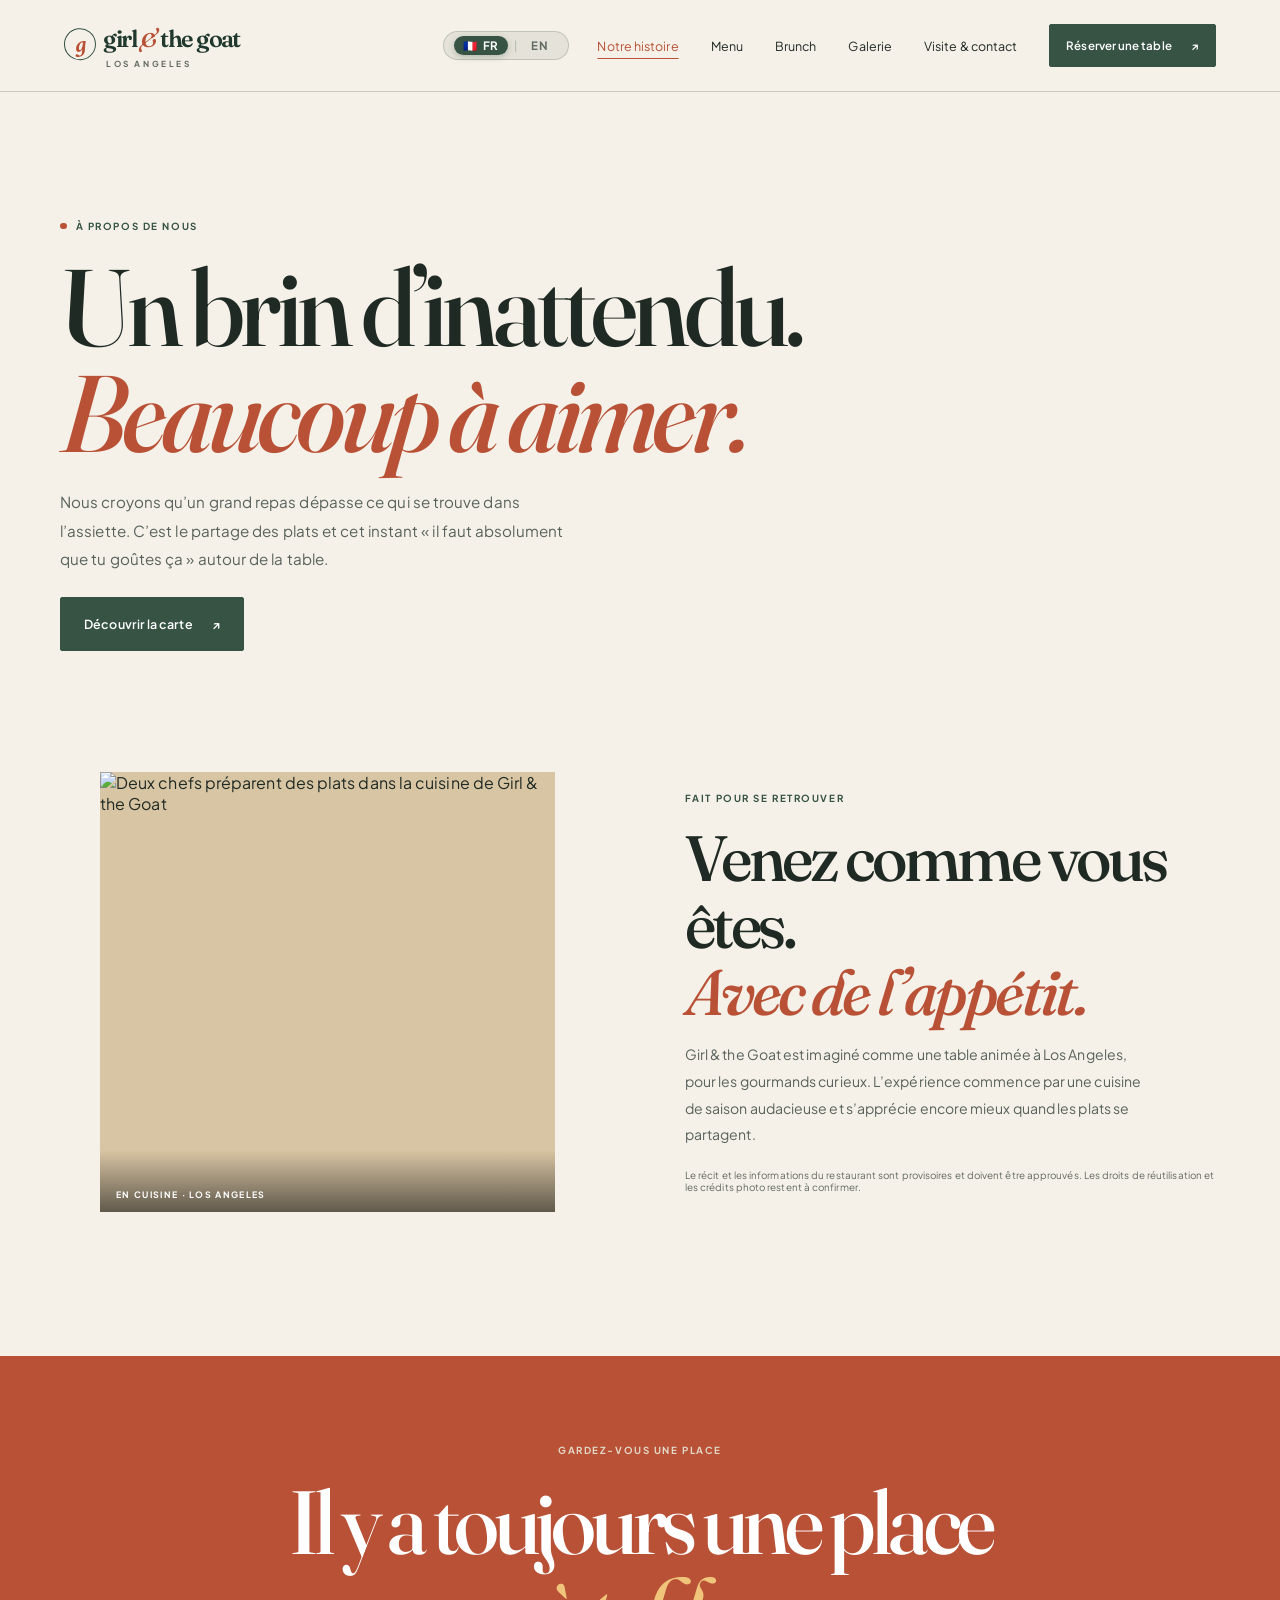
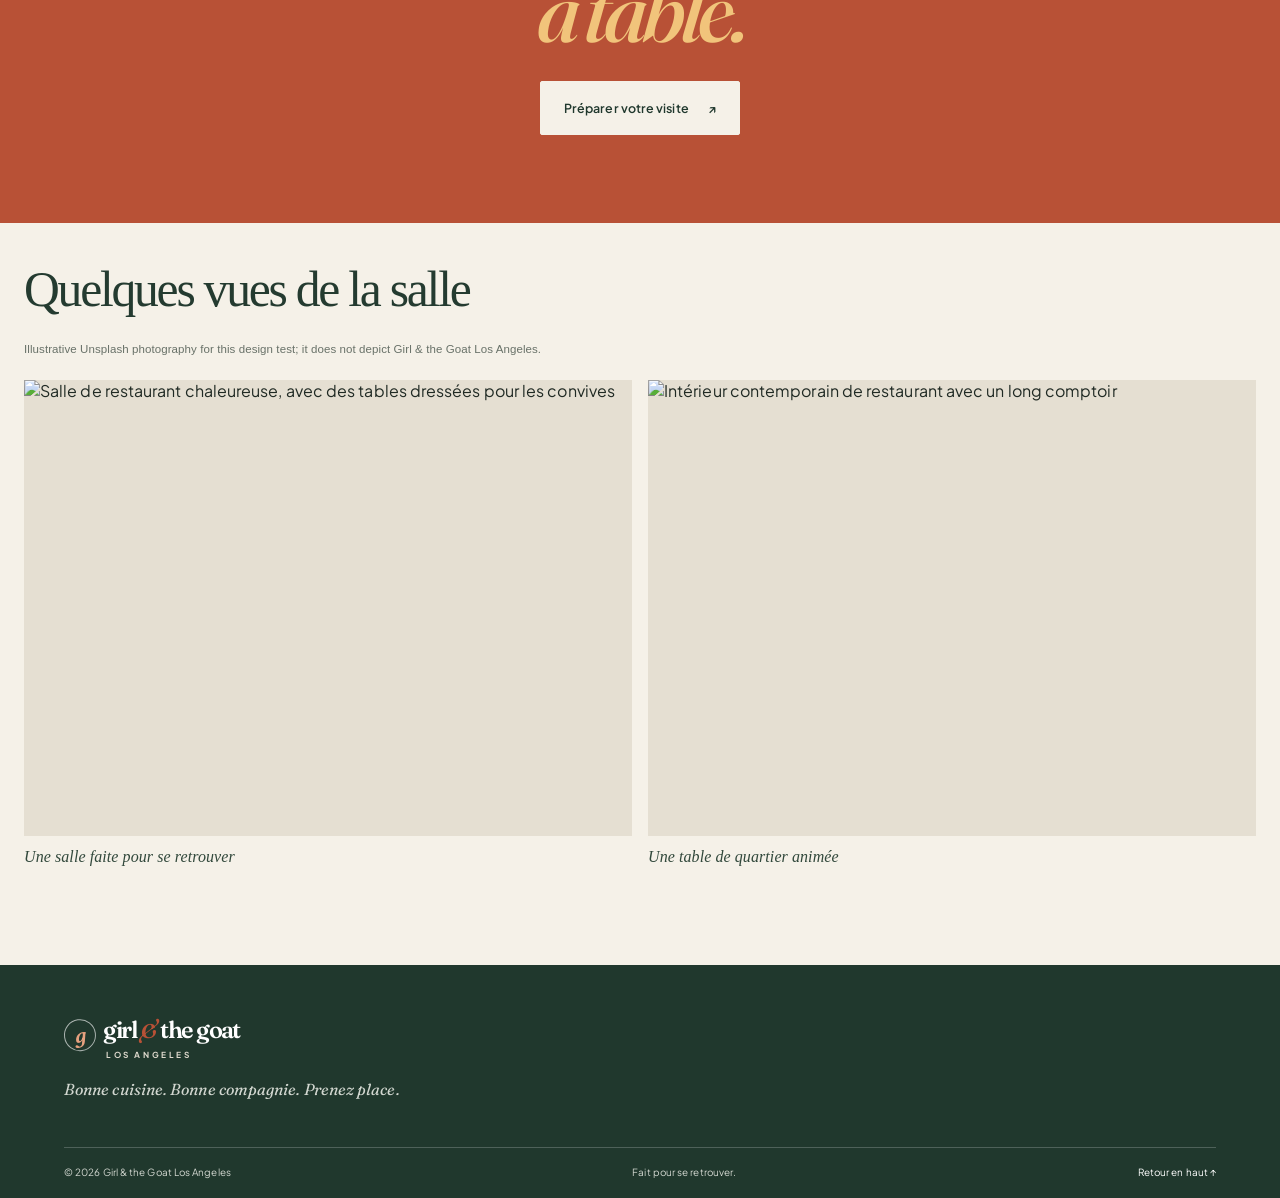
==== about.html @ cce69fd4 "Publier le site" ====
<!doctype html>
<html lang="fr">
<head>
  <meta charset="utf-8"><meta name="viewport" content="width=device-width, initial-scale=1">
  <meta name="theme-color" content="#f4f0e9"><meta name="description" content="Découvrez Girl & the Goat Los Angeles, une adresse pour les curieux et les grandes tablées.">
  <title>Notre histoire — Girl &amp; the Goat Los Angeles</title><link rel="stylesheet" href="styles.css"><script src="app.js" defer></script>
</head>
<body class="inner-page">
  <a class="skip-link" href="#main">Aller au contenu</a>
  <header class="site-header" id="top"><a class="wordmark" href="index.html" aria-label="Accueil Girl & the Goat"><span class="wordmark__main">girl <i>&amp;</i> the goat</span><span class="wordmark__location">LOS ANGELES</span></a><div class="site-header__right"><div class="lang-switcher" role="group" aria-label="Choix de la langue / Language selection"><button type="button" class="lang-pill is-active" data-lang="fr" aria-pressed="true" aria-label="Afficher le site en français"><span aria-hidden="true">🇫🇷</span> FR</button><span class="lang-switcher__divider" aria-hidden="true">|</span><button type="button" class="lang-pill" data-lang="en" aria-pressed="false" aria-label="Switch site to English">EN</button></div><nav class="primary-navigation" id="primary-navigation" aria-label="Navigation principale"><a href="about.html" aria-current="page">Notre histoire</a><a href="menu.html">Menu</a><a href="brunch.html">Brunch</a><a href="gallery.html">Galerie</a><a href="contact.html">Visite & contact</a><a class="button button--small" href="reservations.html">Réserver une table <span aria-hidden="true">↗</span></a></nav><button class="menu-toggle" type="button" aria-expanded="false" aria-controls="primary-navigation"><span class="menu-toggle__label">Menu</span><span class="menu-toggle__icon" aria-hidden="true"><i></i><i></i></span></button></div></header>
  <main id="main">
    <section class="page-hero section-wrap"><p class="eyebrow"><span class="eyebrow__dot"></span> À PROPOS DE NOUS</p><h1>Un brin d’inattendu.<br><em>Beaucoup à aimer.</em></h1><p>Nous croyons qu’un grand repas dépasse ce qui se trouve dans l’assiette. C’est le partage des plats et cet instant « il faut absolument que tu goûtes ça » autour de la table.</p><a class="button" href="menu.html">Découvrir la carte <span aria-hidden="true">↗</span></a></section>
    <section class="story-panel section-wrap"><figure class="story-art story-art--photo"><img src="https://cdn.prod.website-files.com/64542138e0be122910058cd2/6739334b1229ecc8454d47ed_Girl-Goat-Los-Angeles-04-compressed.avif" alt="Deux chefs préparent des plats dans la cuisine de Girl &amp; the Goat" loading="lazy"><figcaption>EN CUISINE · LOS ANGELES</figcaption></figure><div><p class="eyebrow">FAIT POUR SE RETROUVER</p><h2>Venez comme vous êtes.<br><em>Avec de l’appétit.</em></h2><p>Girl & the Goat est imaginé comme une table animée à Los Angeles, pour les gourmands curieux. L’expérience commence par une cuisine de saison audacieuse et s’apprécie encore mieux quand les plats se partagent.</p><p class="draft-note draft-note--dark">Le récit et les informations du restaurant sont provisoires et doivent être approuvés. Les droits de réutilisation et les crédits photo restent à confirmer.</p></div></section>
    <section class="page-callout"><p class="eyebrow eyebrow--light">GARDEZ-VOUS UNE PLACE</p><h2>Il y a toujours une place<br><em>à table.</em></h2><a class="button button--cream" href="reservations.html">Préparer votre visite <span aria-hidden="true">↗</span></a></section>
  </main>
  <footer class="site-footer"><a class="wordmark wordmark--footer" href="index.html" aria-label="Accueil Girl & the Goat"><span class="wordmark__main">girl <i>&amp;</i> the goat</span><span class="wordmark__location">LOS ANGELES</span></a><p>Bonne cuisine. Bonne compagnie. Prenez place.</p><div class="site-footer__bottom"><span>© <span id="current-year">2026</span> Girl &amp; the Goat Los Angeles</span><span>Fait pour se retrouver.</span><a href="#top">Retour en haut ↑</a></div></footer>
</body></html>
---- styles.css ----
@import url('https://fonts.googleapis.com/css2?family=Fraunces:ital,opsz,wght@0,9..144,400..700;1,9..144,400..700&family=Plus+Jakarta+Sans:ital,wght@0,400..700;1,400..700&display=swap');

:root {
  color-scheme: light;
  --cream: #f4f0e9;
  --paper: #fbf9f5;
  --ink: #232b25;
  --muted: #6d756e;
  --green: #31483b;
  --green-deep: #24372e;
  --orange: #bf6c42;
  --gold: #d7a45b;
  --line: rgba(35, 43, 37, 0.18);
  --serif: "Fraunces", "Iowan Old Style", "Palatino Linotype", "Book Antiqua", Georgia, serif;
  --sans: "Plus Jakarta Sans", "Avenir Next", Avenir, "Segoe UI", Arial, sans-serif;
  font-family: var(--sans);
  color: var(--ink);
  background: var(--cream);
  font-synthesis: none;
  text-rendering: optimizeLegibility;
}

* { box-sizing: border-box; }
html { scroll-behavior: smooth; scroll-padding-top: 6rem; }
body { margin: 0; min-width: 320px; }
body, button, a { -webkit-tap-highlight-color: transparent; }
a { color: inherit; }
button { font: inherit; }

.skip-link { position: fixed; z-index: 20; top: .75rem; left: .75rem; padding: .8rem 1rem; transform: translateY(-160%); background: var(--ink); color: white; }
.skip-link:focus { transform: translateY(0); }
.site-header { position: relative; z-index: 5; display: flex; align-items: center; justify-content: space-between; min-height: 92px; padding: 0 clamp(1.25rem, 5vw, 5.75rem); background: var(--cream); }
.site-header__right { display: flex; align-items: center; gap: clamp(0.85rem, 2.2vw, 2.6rem); }
.wordmark { display: inline-flex; flex-direction: column; gap: .15rem; text-decoration: none; color: var(--green-deep); }
.wordmark__main { font: 600 1.55rem/.95 var(--serif); letter-spacing: -.07em; }
.wordmark__main i { color: var(--orange); font-style: normal; }
.wordmark__location { padding-left: .18rem; font-size: .55rem; font-weight: 700; letter-spacing: .27em; }
.primary-navigation { display: flex; align-items: center; gap: clamp(1.1rem, 2.5vw, 2.6rem); }
.primary-navigation > a:not(.button) { font-size: .78rem; text-decoration: none; }
.primary-navigation > a:not(.button):hover, .text-link:hover { color: var(--orange); }

/* Hero top bar */
.hero__top-bar {
  display: flex;
  align-items: center;
  justify-content: space-between;
  gap: 1rem;
  margin-bottom: 1.35rem;
  flex-wrap: wrap;
}
.hero__top-bar .eyebrow { margin-bottom: 0; }
.menu-toggle { display: none; }
.button { display: inline-flex; align-items: center; justify-content: center; gap: 1.2rem; min-height: 54px; padding: 0 1.45rem; border: 1px solid var(--green); background: var(--green); color: white; font-size: .78rem; font-weight: 600; text-decoration: none; transition: background .2s ease, color .2s ease, transform .2s ease; }
.button:hover { background: var(--green-deep); transform: translateY(-2px); }
.button--small { min-height: 43px; padding-inline: 1rem; font-size: .72rem; }
.button--outline-light { border-color: rgba(255,255,255,.6); background: transparent; color: white; }
.button--outline-light:hover { background: white; color: var(--green-deep); }
.button--cream { border-color: var(--cream); background: var(--cream); color: var(--green-deep); }
.button--cream:hover { background: white; }
.text-link { display: inline-flex; align-items: center; gap: .7rem; color: var(--green); font-size: .78rem; font-weight: 600; text-decoration: none; transition: color .2s ease; }
.eyebrow { display: flex; align-items: center; gap: .55rem; margin: 0 0 1.35rem; color: var(--green); font-size: .61rem; font-weight: 700; letter-spacing: .19em; }
.eyebrow__dot { width: .43rem; height: .43rem; border-radius: 50%; background: var(--orange); }
.eyebrow--light { color: #e2d8c6; }
h1, h2, h3, p { margin-top: 0; }
h1, h2 { font-family: var(--serif); font-weight: 500; letter-spacing: -.055em; }
h1 em, h2 em { color: var(--orange); font-weight: 500; }
.section-wrap { width: min(1160px, calc(100% - 3rem)); margin-inline: auto; }

.hero { position: relative; display: grid; grid-template-columns: 1fr 1.03fr; align-items: center; min-height: min(690px, calc(100svh - 92px)); padding: 3.5rem clamp(1.5rem, 8.2vw, 8rem) 5.5rem; overflow: hidden; }
.hero__copy { position: relative; z-index: 2; max-width: 570px; }
.hero h1 { margin: 0; font-size: clamp(3.8rem, 7vw, 7.5rem); line-height: .98; }
.hero h1 em { color: var(--orange); }
.hero__intro { max-width: 380px; margin: 1.6rem 0 1.7rem; color: #4f5b52; font-size: .95rem; line-height: 1.8; }
.hero__actions { display: flex; align-items: center; gap: 1.7rem; flex-wrap: wrap; }
.hero__note { display: flex; align-items: center; gap: .75rem; margin-top: 3.6rem; color: var(--muted); font: italic .75rem/1.45 var(--serif); }
.hero__note-mark { color: var(--orange); font-size: 1.55rem; }
.hero-art { position: relative; width: min(100%, 590px); aspect-ratio: 1.06; justify-self: end; overflow: hidden; background: #ded6c4; isolation: isolate; }
.hero-art::before { position: absolute; inset: 8% 10% 0 16%; z-index: -1; border-radius: 48% 48% 0 0; background: linear-gradient(145deg, #72816b, #52664f 62%, #354b3e); content: ""; }
.hero-art::after { position: absolute; right: -5%; bottom: -17%; left: 2%; height: 42%; border-radius: 50% 50% 0 0; background: #b96240; content: ""; }
.hero-art__sun { position: absolute; top: 11%; right: 11%; width: 28%; aspect-ratio: 1; border-radius: 50%; background: #e6b967; }
.hero-art__plate { position: absolute; z-index: 1; top: 23%; left: 18%; display: grid; place-items: center; width: 62%; aspect-ratio: 1; border: 10px solid #f2e9d8; border-radius: 50%; background: #d5b98c; box-shadow: 0 12px 30px #1e302933; transform: rotate(-13deg); }
.hero-art__plate::before { position: absolute; inset: 11%; border: 1px solid #eee0c8; border-radius: 50%; content: ""; }
.hero-art__plate span { width: 55%; height: 38%; border-radius: 55% 38% 45% 35%; background: #a9432d; transform: rotate(22deg); box-shadow: 16px -12px 0 -4px #d98d4c, -13px 12px 0 -5px #73805a; }
.hero-art__plate i, .hero-art__plate b { position: absolute; width: 12%; height: 12%; border-radius: 50%; background: #e8d995; }
.hero-art__plate i { top: 23%; left: 27%; }.hero-art__plate b { right: 24%; bottom: 25%; width: 8%; height: 8%; background: #667c51; }
.hero-art__leaf { position: absolute; z-index: 2; width: 19%; height: 8%; border-radius: 100% 0 100% 0; background: #a6a875; }
.hero-art__leaf--one { top: 15%; left: 8%; transform: rotate(38deg); }.hero-art__leaf--two { right: 8%; bottom: 23%; background: #d7bd7a; transform: rotate(-38deg); }
.hero-art__caption { position: absolute; z-index: 2; right: 7%; bottom: 7%; color: white; font-size: .55rem; font-weight: 700; letter-spacing: .22em; }
.hero-art__stamp { position: absolute; z-index: 2; top: 7%; left: 6%; display: grid; place-content: center; width: 64px; aspect-ratio: 1; border: 1px solid var(--green); border-radius: 50%; color: var(--green); font: 600 1rem/.85 var(--serif); text-align: center; transform: rotate(-12deg); }
.hero-art__stamp span { font: 700 .5rem/1 var(--sans); letter-spacing: .2em; }
.hero__scroll { position: absolute; bottom: 1.55rem; left: clamp(1.5rem, 8.2vw, 8rem); display: flex; align-items: center; gap: .75rem; color: var(--muted); font-size: .54rem; font-weight: 700; letter-spacing: .18em; }
.hero__scroll span { width: 31px; height: 1px; background: var(--orange); }

.intro { padding-block: 7.5rem 8.5rem; }
.intro__body { display: grid; grid-template-columns: 1.2fr .8fr; align-items: end; gap: 4rem; }
.intro h2, .brunch h2, .visit h2 { margin: 0; font-size: clamp(2.8rem, 5.3vw, 5.2rem); line-height: 1.06; }
.intro__text { max-width: 390px; padding-bottom: .4rem; }
.intro__text p, .brunch__copy > p:not(.eyebrow) { color: #5b645d; font-size: .9rem; line-height: 1.85; }
.intro__text .text-link { margin-top: .9rem; }

.menu-feature { padding-block: 6.8rem 6rem; background: var(--green); color: white; }
.menu-feature__heading { display: flex; align-items: end; justify-content: space-between; gap: 2rem; }
.menu-feature h2, .reservation-band h2 { margin: 0; font-size: clamp(3rem, 5.5vw, 5.5rem); line-height: 1.02; }
.menu-feature h2 em, .reservation-band h2 em { color: #e6b46b; }
.menu-feature__description { max-width: 270px; margin: 0 1rem .35rem 0; color: #d1d9d1; font-size: .82rem; line-height: 1.8; }
.dish-grid { display: grid; grid-template-columns: repeat(3, 1fr); gap: clamp(1.2rem, 4vw, 3.8rem); margin: 4.5rem 0 3rem; }
.dish-card--offset { margin-top: 2.7rem; }
.dish-card__art { position: relative; display: grid; place-items: center; aspect-ratio: 1.08; margin-bottom: 1.5rem; overflow: hidden; background: #50654f; }
.dish-card__art::before { position: absolute; inset: 11%; border: 1px solid #eee1c780; border-radius: 50%; content: ""; }
.dish-card__art span { width: 43%; aspect-ratio: 1; border-radius: 50%; background: #ca6844; box-shadow: 30px 18px 0 -8px #e2ae64, -25px -18px 0 -7px #88976c; }
.dish-card__art i { position: absolute; width: 24%; height: 7%; border-radius: 100% 0; background: #d9d39c; transform: rotate(-33deg); }
.dish-card__art--tomato { background: #a4936e; }.dish-card__art--grain { background: #d0ae7a; }.dish-card__art--grain span { background: #8e553e; box-shadow: 27px 20px 0 -7px #e1cb9c, -25px -17px 0 -8px #607450; }.dish-card__art--citrus { background: #63755b; }.dish-card__art--citrus span { background: #e4b95e; box-shadow: 28px 13px 0 -9px #cf6941, -24px -19px 0 -8px #d9d296; }
.dish-card__type { margin: 0 0 .6rem; color: #d8c99e; font-size: .56rem; font-weight: 700; letter-spacing: .18em; }
.dish-card h3 { margin: 0 0 .45rem; font: 500 1.45rem/1.2 var(--serif); }
.dish-card > p:last-child { margin: 0; color: #d2d8d1; font-size: .75rem; }
.draft-note { margin: 1.3rem 0 0; color: #d5d2c9; font-size: .62rem; }

.brunch { display: grid; grid-template-columns: 1fr 1fr; align-items: center; gap: clamp(3rem, 8vw, 8rem); padding-block: 8rem; }
.brunch__visual { position: relative; min-height: 390px; overflow: hidden; background: #e6d7bb; }
.brunch__visual::before { position: absolute; inset: 10% 13% 0; border-radius: 50% 50% 0 0; background: #73816a; content: ""; }
.brunch__plate { position: absolute; top: 16%; left: 18%; display: grid; place-items: center; width: 64%; aspect-ratio: 1; border: 10px solid #f6eee0; border-radius: 50%; background: #c7a67a; box-shadow: 0 14px 30px #37433533; transform: rotate(10deg); }
.brunch__plate::before { position: absolute; inset: 10%; border: 1px solid #fff4df; border-radius: 50%; content: ""; }
.brunch__plate span { width: 50%; height: 33%; border-radius: 50%; background: #cc6844; box-shadow: 20px -12px 0 -5px #dfb65f, -14px 14px 0 -6px #697d50; }
.brunch__plate i { position: absolute; top: 24%; right: 27%; width: 11%; aspect-ratio: 1; border-radius: 50%; background: #f0d99a; }
.brunch__plate b { position: absolute; bottom: 26%; left: 27%; width: 9%; aspect-ratio: 1; border-radius: 50%; background: #87946a; }
.brunch__scribble { position: absolute; right: 7%; bottom: 8%; color: var(--green-deep); font: italic 1.3rem/1.05 var(--serif); transform: rotate(-9deg); }
.brunch__copy h2 { margin-bottom: 1.2rem; }.brunch__copy > p:not(.eyebrow) { max-width: 390px; margin-bottom: 1.5rem; }
.brunch__details { display: flex; gap: 1rem; margin: 0 0 1.8rem; color: var(--green); font-size: .57rem; font-weight: 700; letter-spacing: .15em; }
.brunch__details span + span { padding-left: 1rem; border-left: 1px solid var(--line); }

.reservation-band { position: relative; display: grid; place-items: center; min-height: 560px; overflow: hidden; background: var(--orange); color: white; text-align: center; }
.reservation-band__inner { position: relative; z-index: 1; max-width: 560px; padding: 5rem 1.5rem; }
.reservation-band .eyebrow { justify-content: center; }.reservation-band h2 { font-size: clamp(4rem, 8vw, 7rem); }
.reservation-band__inner > p:not(.eyebrow) { margin: 1.2rem auto 1.7rem; color: #f7e7d9; font-size: .85rem; }
.reservation-band small { display: block; margin-top: .85rem; color: #f6e1d2; font-size: .6rem; }
.reservation-band__decoration { position: absolute; right: -4%; bottom: -40%; color: #ffffff0c; font: 700 34rem/.8 var(--serif); letter-spacing: -.12em; }

.visit { display: grid; grid-template-columns: 1fr 1fr; gap: 5rem; padding-block: 8rem; }
.visit__info { display: grid; grid-template-columns: 1fr 1fr; gap: 2.4rem 2rem; align-content: end; }
.visit__info > div:nth-child(3) { grid-column: 1 / -1; }
.visit__label { margin-bottom: .6rem; color: var(--orange); font-size: .56rem; font-weight: 700; letter-spacing: .18em; }
.visit__info p:not(.visit__label) { margin-bottom: 0; font: 500 1.2rem/1.4 var(--serif); }
.visit__info p span { color: var(--muted); font: 400 .7rem/1.5 var(--sans); }
.visit__info p a { text-decoration-color: var(--orange); text-underline-offset: 3px; }
.contact-strip { border-top: 1px solid var(--line); border-bottom: 1px solid var(--line); }
.contact-strip__inner { display: flex; align-items: center; justify-content: space-between; gap: 1rem; min-height: 100px; }
.contact-strip__inner > p:first-child { margin: 0; font: 500 1.25rem var(--serif); }
.contact-strip .draft-note { margin: 0; color: var(--muted); }
.site-footer { padding: 3rem clamp(1.5rem, 5vw, 5.75rem) 1.25rem; background: var(--green-deep); color: white; }
.wordmark--footer { color: white; }.site-footer > p { margin: 1.2rem 0 3rem; color: #d2d7d0; font: italic 1rem var(--serif); }
.site-footer__bottom { display: flex; justify-content: space-between; gap: 1rem; padding-top: 1.1rem; border-top: 1px solid #ffffff35; color: #d2d7d0; font-size: .62rem; }
.site-footer__bottom a { color: white; text-decoration: none; }

:focus-visible { outline: 3px solid #d7804c; outline-offset: 4px; }

@media (max-width: 850px) {
  .site-header { min-height: 78px; }
  .menu-toggle { display: inline-flex; align-items: center; gap: .65rem; padding: .6rem 0 .6rem .6rem; border: 0; background: transparent; color: var(--green-deep); font-size: .74rem; font-weight: 600; cursor: pointer; }
  .menu-toggle__icon { display: grid; gap: 5px; width: 20px; }.menu-toggle__icon i { display: block; width: 20px; height: 1px; background: currentColor; transition: transform .2s ease; }
  .menu-toggle[aria-expanded="true"] .menu-toggle__icon i:first-child { transform: translateY(3px) rotate(45deg); }.menu-toggle[aria-expanded="true"] .menu-toggle__icon i:last-child { transform: translateY(-3px) rotate(-45deg); }
  .primary-navigation { position: absolute; top: 100%; right: 0; left: 0; display: none; align-items: stretch; gap: 0; padding: .5rem 1.5rem 1.5rem; border-top: 1px solid var(--line); background: var(--cream); box-shadow: 0 15px 18px #24372e12; }
  .primary-navigation.is-open { display: flex; flex-direction: column; }
  .primary-navigation > a:not(.button) { padding: .9rem 0; border-bottom: 1px solid var(--line); }
  .primary-navigation .button { margin-top: 1rem; }
  .hero { min-height: unset; grid-template-columns: 1fr 1fr; gap: 1rem; padding-inline: 5vw; }
  .hero h1 { font-size: clamp(3.5rem, 8vw, 6rem); }.hero-art { width: 110%; margin-right: -9%; }
  .intro__body { gap: 2rem; }.brunch { gap: 3rem; }.brunch__visual { min-height: 320px; }
}

@media (max-width: 620px) {
  .section-wrap { width: min(100% - 2.5rem, 470px); }
  .hero { grid-template-columns: 1fr; gap: 2.3rem; padding: 3.6rem 1.25rem 4rem; }
  .hero h1 { font-size: clamp(3.7rem, 15vw, 5.6rem); }.hero__intro { max-width: 330px; font-size: .87rem; }.hero__note { display: none; }
  .hero-art { width: min(100%, 440px); justify-self: center; margin: 0; }.hero__scroll { display: none; }
  .intro { padding-block: 5rem; }.intro__body { grid-template-columns: 1fr; gap: 1.4rem; }.intro h2, .brunch h2, .visit h2 { font-size: clamp(2.8rem, 12vw, 4rem); }
  .menu-feature { padding-block: 5rem; }.menu-feature__heading { align-items: start; flex-direction: column; gap: 1rem; }.menu-feature__description { margin: 0; }.dish-grid { grid-template-columns: 1fr; gap: 2.5rem; margin: 3rem 0; }.dish-card--offset { margin-top: 0; }.dish-card__art { aspect-ratio: 1.25; }
  .brunch { grid-template-columns: 1fr; gap: 2.6rem; padding-block: 5rem; }.brunch__visual { min-height: min(90vw, 410px); }.brunch__copy { grid-row: 1; }
  .reservation-band { min-height: 500px; }.reservation-band__inner { padding-inline: 1.25rem; }.reservation-band__decoration { font-size: 21rem; }
  .visit { grid-template-columns: 1fr; gap: 2.5rem; padding-block: 5rem; }.visit__info { gap: 1.8rem 1rem; }.visit__info p:not(.visit__label) { font-size: 1.05rem; }
  .contact-strip__inner { align-items: flex-start; flex-direction: column; justify-content: center; padding-block: 1.4rem; }.contact-strip__inner > p:first-child { font-size: 1.1rem; }
  .site-footer { padding-top: 2.4rem; }.site-footer > p { margin-bottom: 2rem; }.site-footer__bottom { display: grid; grid-template-columns: 1fr auto; }.site-footer__bottom span:nth-child(2) { display: none; }
}

@media (prefers-reduced-motion: reduce) {
  *, *::before, *::after { scroll-behavior: auto !important; transition-duration: .01ms !important; animation-duration: .01ms !important; animation-iteration-count: 1 !important; }
}

/* Task 08: public inner pages share the same visual system and navigation. */
.inner-page .site-header { border-bottom: 1px solid var(--line); }
.primary-navigation > a[aria-current="page"]:not(.button) { color: var(--orange); text-decoration: underline; text-underline-offset: .45rem; }
.page-hero { width: min(1160px, calc(100% - 3rem)); margin-inline: auto; padding-block: clamp(5rem, 10vw, 9rem) clamp(3.5rem, 7vw, 6rem); }
.page-hero h1, .brunch-page h1 { max-width: 850px; margin: 0 0 1.35rem; font-size: clamp(3.8rem, 8.5vw, 7.7rem); line-height: .98; }
.page-hero > p:not(.eyebrow):not(.draft-note), .brunch-page > div > p:not(.eyebrow):not(.draft-note) { max-width: 520px; margin-bottom: 1.5rem; color: #59635b; font-size: .95rem; line-height: 1.85; }
.page-hero--green { width: 100%; padding: clamp(5rem, 9vw, 8rem) max(calc((100% - 1160px) / 2), 1.5rem); background: var(--green); color: white; }
.page-hero--green > p:not(.eyebrow):not(.draft-note) { color: #dbe0d8; }
.page-hero--center { text-align: center; }
.page-hero--center .eyebrow { justify-content: center; }
.page-hero--center > p:not(.eyebrow):not(.draft-note) { margin-inline: auto; }
.draft-note--dark { color: var(--muted); }
.story-panel { display: grid; grid-template-columns: 1fr 1fr; align-items: center; gap: clamp(2rem, 7vw, 7rem); padding-block: 1rem 8rem; }
.story-panel h2, .menu-page h2 { margin: 0 0 1rem; font: 500 clamp(2.5rem, 5vw, 4.8rem)/1.04 var(--serif); letter-spacing: -.055em; }
.story-panel > div:last-child > p:not(.eyebrow):not(.draft-note) { max-width: 460px; color: #59635b; font-size: .88rem; line-height: 1.9; }
.story-art { position: relative; display: grid; place-items: end start; min-height: 440px; padding: 2rem; overflow: hidden; background: #d8c5a3; }
.story-art::before { position: absolute; inset: 12% 14% 0; border-radius: 48% 48% 0 0; background: #6d7b60; content: ""; }
.story-art::after { position: absolute; top: 25%; left: 21%; width: 58%; aspect-ratio: 1; border: 12px solid #f5eddf; border-radius: 50%; background: #c18c59; content: ""; }
.story-art span { position: relative; z-index: 1; color: white; font-size: .6rem; font-weight: 700; letter-spacing: .2em; line-height: 1.6; }
.page-callout { display: grid; justify-items: center; padding: 5.5rem 1.5rem; background: var(--orange); color: white; text-align: center; }
.page-callout .eyebrow { justify-content: center; }.page-callout h2 { margin: 0 0 1.7rem; font: 500 clamp(3.4rem, 7vw, 6.5rem)/.98 var(--serif); letter-spacing: -.055em; }.page-callout h2 em { color: #f1c47b; }
.menu-page { padding-block: 5rem 8rem; }.menu-page__intro { margin-bottom: 3rem; }
.menu-category { display: grid; grid-template-columns: 1fr 1fr; align-items: center; gap: 2rem; padding-block: 2rem; border-top: 1px solid var(--line); }
.menu-category h3 { margin: 0; font: 500 clamp(1.9rem, 3.5vw, 3rem)/1.05 var(--serif); }
.menu-category > p { margin: 0; color: var(--green-deep); font: 500 1.1rem/1.6 var(--serif); }.menu-category > p span { color: var(--muted); font: .72rem/1.7 var(--sans); }
.menu-disclaimer { max-width: 680px; margin: 2rem 0; color: var(--muted); font-size: .72rem; line-height: 1.8; }
.brunch-page { display: grid; grid-template-columns: 1fr 1fr; align-items: center; gap: clamp(2rem, 8vw, 8rem); padding-block: clamp(4rem, 9vw, 8rem); }
.brunch-page__visual { position: relative; min-height: 480px; overflow: hidden; background: #e6d7bb; }.brunch-page__visual::before { position: absolute; inset: 10% 13% 0; border-radius: 50% 50% 0 0; background: #73816a; content: ""; }
.brunch-page__visual .brunch__plate { top: 15%; }.brunch-page .brunch__details { flex-wrap: wrap; line-height: 1.6; }
.reservation-card { width: min(100%, 560px); margin: 3rem auto 0; padding: clamp(1.5rem, 5vw, 3rem); background: var(--paper); text-align: left; }.reservation-card h2 { margin: 0 0 .8rem; font: 500 2rem var(--serif); }.reservation-card > p:not(.eyebrow):not(.draft-note) { color: #59635b; font-size: .82rem; line-height: 1.8; }
.button--disabled { border-color: #8d948e; background: #8d948e; cursor: not-allowed; }
.gallery-grid { display: grid; grid-template-columns: 1fr 1fr; gap: 2rem; padding-bottom: 8rem; }
.gallery-tile { margin: 0; }.gallery-tile--two, .gallery-tile--four { margin-top: 4rem; }.gallery-tile figcaption { padding-top: .8rem; color: var(--green-deep); font: italic 1.1rem var(--serif); }
.gallery-art { position: relative; min-height: 300px; overflow: hidden; background: #d2bb91; }.gallery-art::before { position: absolute; top: 15%; left: 20%; width: 60%; aspect-ratio: 1; border: 10px solid #f4ead9; border-radius: 50%; background: #be704c; content: ""; }
.gallery-art--room { background: #63735c; }.gallery-art--room::before { top: 20%; left: 15%; width: 70%; height: 80%; border: 0; border-radius: 50% 50% 0 0; background: #b9a078; }
.gallery-art--drink { background: #e2cfaa; }.gallery-art--drink::before { top: 15%; left: 37%; width: 26%; height: 65%; aspect-ratio: unset; border: 2px solid #f5eddf; border-radius: 8% 8% 30% 30%; background: linear-gradient(#d5a45c 45%, #bc6842 46%); }
.gallery-art--gathering { background: #a85f43; }.gallery-art--gathering::before { top: 20%; left: 17%; width: 66%; border-color: #e8d7b7; background: #73816a; box-shadow: 0 0 0 24px #a85f43, 0 0 0 25px #e8d7b7; }
.visit-page { display: grid; grid-template-columns: 1.05fr .95fr; align-items: center; gap: clamp(2rem, 7vw, 7rem); padding-bottom: 8rem; }
.visit-map-placeholder { display: grid; place-items: center; min-height: 450px; background: repeating-linear-gradient(35deg, #e7e0d3 0 25px, #d8dfd2 26px 48px); color: var(--green-deep); text-align: center; }
.visit-map-placeholder span { padding: 1.3rem; border: 1px solid #31483b66; background: #f4f0e9dd; font: 600 .7rem/1.8 var(--sans); letter-spacing: .2em; }.visit-map-placeholder small { font-size: .52rem; }
.visit-page__details > div { margin-bottom: 2rem; }.visit-page__details p:not(.visit__label) { margin: 0; font: 500 1.2rem/1.5 var(--serif); }.visit-page__details span { color: var(--muted); font: .72rem/1.6 var(--sans); }
.service-notice { margin-bottom: 5rem; padding-block: 2.5rem; border-top: 1px solid var(--line); }
.service-notice h2 { max-width: 650px; margin: 0 0 .8rem; font: 500 clamp(1.8rem, 4vw, 3rem)/1.1 var(--serif); letter-spacing: -.04em; }
.service-notice > p:last-child { max-width: 650px; margin: 0; color: var(--muted); font-size: .78rem; line-height: 1.8; }

/* Real restaurant photography, currently linked from the official site for design review. */
.hero-photo { position: relative; width: min(100%, 590px); aspect-ratio: 1.06; justify-self: end; margin: 0; overflow: hidden; background: #ded6c4; }
.hero-photo img { display: block; width: 100%; height: 100%; object-fit: cover; }
.hero-photo__caption { position: absolute; right: 0; bottom: 0; left: 0; display: flex; justify-content: space-between; gap: 1rem; padding: 2.6rem 1.2rem 1rem; background: linear-gradient(transparent, #1119); color: white; font-size: .57rem; font-weight: 700; letter-spacing: .16em; }
.hero-photo__caption span { white-space: nowrap; }

/* Visuel fixe du hero */
.hero-stage { position: relative; width: min(100%, 590px); aspect-ratio: 1.06; justify-self: end; margin: 0; overflow: hidden; border-radius: 3px; background: radial-gradient(circle at 50% 40%, #ded6c4 0%, #cfc5b0 100%); box-shadow: 0 16px 36px rgba(32, 42, 36, 0.08); isolation: isolate; }
.hero-stage__picture, .hero-stage__poster { display: block; width: 100%; height: 100%; object-fit: cover; object-position: center; transition: opacity .35s ease; }
.hero-stage__overlay { position: absolute; right: 0; bottom: 0; left: 0; z-index: 3; display: flex; align-items: flex-end; justify-content: space-between; gap: 1rem; padding: 2.5rem 1.25rem 1.15rem; background: linear-gradient(transparent 0%, rgba(22, 34, 27, 0.88) 75%); color: white; pointer-events: none; }
.hero-stage__caption { pointer-events: auto; max-width: 100%; }
.hero-stage__tag { display: block; margin-bottom: .25rem; font-size: .55rem; font-weight: 700; letter-spacing: .2em; color: #e8d7b7; }
.hero-stage__desc { margin: 0; font: italic .82rem/1.4 var(--serif); color: #f4efe6; text-shadow: 0 1px 3px rgba(0, 0, 0, 0.4); }
.sr-only { position: absolute; width: 1px; height: 1px; padding: 0; margin: -1px; overflow: hidden; clip: rect(0, 0, 0, 0); white-space: nowrap; border: 0; }

@media (max-width: 850px) {
  .hero-photo, .hero-stage { width: 110%; margin-right: -9%; }
}
@media (max-width: 620px) {
  .hero-photo, .hero-stage { width: min(100%, 440px); justify-self: center; margin: 0; }
  .hero-stage__overlay { flex-direction: column; align-items: flex-start; gap: .75rem; padding-top: 2rem; }
  .hero-stage__caption { max-width: 100%; }
}
.dish-card__art::before { display: none; }
.dish-card__art img { display: block; width: 100%; height: 100%; object-fit: cover; }
.brunch__visual--photo img { position: absolute; inset: 0; width: 100%; height: 100%; object-fit: cover; }
.brunch__visual--photo::before { display: none; }
.brunch__visual--photo .brunch__scribble { z-index: 1; padding: .35rem .5rem; background: #f4f0e9dd; }
.story-art--photo { display: block; padding: 0; }
.story-art--photo::before, .story-art--photo::after { display: none; }
.story-art--photo img { display: block; width: 100%; height: 100%; min-height: 440px; object-fit: cover; }
.story-art--photo figcaption, .brunch-page__visual--photo figcaption { position: absolute; right: 0; bottom: 0; left: 0; padding: 2.4rem 1rem .8rem; background: linear-gradient(transparent, #1119); color: white; font-size: .55rem; font-weight: 700; letter-spacing: .15em; }
.brunch-page__visual--photo { position: relative; }
.brunch-page__visual--photo::before { display: none; }
.brunch-page__visual--photo img { position: absolute; inset: 0; width: 100%; height: 100%; object-fit: cover; }
.gallery-art::before { display: none; }
.gallery-art img { display: block; width: 100%; height: 100%; min-height: inherit; object-fit: cover; }
@media (max-width: 850px) {
  .hero-photo { width: 110%; margin-right: -9%; }
}
@media (max-width: 620px) {
  .hero-photo { width: min(100%, 440px); justify-self: center; margin: 0; }
  .story-art--photo img { min-height: min(86vw, 390px); }
}

@media (max-width: 850px) {
  .story-panel, .brunch-page, .visit-page { gap: 2.5rem; }
  .story-art, .brunch-page__visual, .visit-map-placeholder { min-height: 340px; }
}
@media (max-width: 620px) {
  .page-hero { width: min(100% - 2.5rem, 470px); padding-block: 4.5rem 3.5rem; }
  .page-hero h1, .brunch-page h1 { font-size: clamp(3.35rem, 14vw, 5.2rem); }
  .page-hero--green { width: 100%; padding-inline: 1.25rem; }
  .story-panel, .brunch-page, .visit-page { grid-template-columns: 1fr; padding-bottom: 5rem; }
  .story-art, .brunch-page__visual, .visit-map-placeholder { min-height: min(86vw, 390px); }
  .menu-page { padding-block: 4rem 5rem; }.menu-category { grid-template-columns: 1fr; gap: .9rem; }
  .brunch-page__visual { grid-row: 2; }.gallery-grid { gap: 1.2rem; padding-bottom: 5rem; }.gallery-art { min-height: 180px; }.gallery-tile--two, .gallery-tile--four { margin-top: 2rem; }.gallery-tile figcaption { font-size: .95rem; }
}

/* Visual identity refinement — editorial, warm, and legible. */
:root { --cream:#f5f1e8; --paper:#fffdf8; --ink:#202a24; --muted:#626b63; --green:#365344; --green-deep:#20382d; --orange:#b85136; --gold:#c49a58; --line:rgba(32,42,36,.2); }
body { letter-spacing:.005em; }
.site-header { border-bottom:1px solid var(--line); }
.wordmark { position:relative; gap:.28rem; padding-left:2.45rem; }
.wordmark::before { position:absolute; top:50%; left:0; display:grid; place-items:center; width:1.9rem; aspect-ratio:1; border:1px solid var(--green); border-radius:50%; color:var(--orange); content:"g"; font:italic 600 1.3rem/.9 var(--serif); transform:translateY(-55%) rotate(-8deg); }
.wordmark__main { font-size:1.48rem; letter-spacing:-.065em; }
.wordmark__main i { display:inline-block; padding-inline:.035em; font:italic 500 1.08em var(--serif); }
.wordmark__location { color:var(--muted); font-size:.52rem; letter-spacing:.31em; }
.wordmark--footer::before { border-color:rgba(255,255,255,.62); color:#e6a17f; }
.wordmark--footer .wordmark__location { color:#ded9cd; }
h1, h2 { letter-spacing:-.045em; }
.eyebrow { letter-spacing:.16em; }
.button { border-radius:2px; }
.photo-strip__heading h2 { color:var(--green-deep); }
.photo-strip__note { color:var(--muted); }
.photo-card figcaption { color:var(--green-deep); }

/* ==========================================================================
   Bilingual Language Switcher (FR / EN) & Hero Top Bar
   ========================================================================== */
.lang-switcher {
  display: inline-flex;
  align-items: center;
  gap: 0.35rem;
  padding: 0.28rem 0.65rem;
  border-radius: 999px;
  background: rgba(49, 72, 59, 0.08);
  border: 1px solid rgba(49, 72, 59, 0.2);
  transition: all 0.25s ease;
  z-index: 10;
}
.lang-switcher:hover {
  background: rgba(49, 72, 59, 0.14);
  border-color: var(--green);
}
.lang-pill {
  border: none;
  background: transparent;
  padding: 0.22rem 0.55rem;
  border-radius: 999px;
  color: var(--muted);
  font-family: var(--sans);
  font-size: 0.72rem;
  font-weight: 700;
  letter-spacing: 0.08em;
  cursor: pointer;
  display: inline-flex;
  align-items: center;
  gap: 0.3rem;
  transition: all 0.2s ease;
  line-height: 1;
}
.lang-pill:hover {
  color: var(--green-deep);
}
.lang-pill.is-active {
  background: var(--green);
  color: #ffffff;
  box-shadow: 0 2px 6px rgba(36, 55, 46, 0.25);
}
.lang-switcher__divider {
  color: rgba(49, 72, 59, 0.3);
  font-size: 0.7rem;
  user-select: none;
}

/* Hero Quick Language Chip */
.hero-lang-chip {
  display: inline-flex;
  align-items: center;
  gap: 0.45rem;
  padding: 0.35rem 0.85rem;
  border-radius: 999px;
  border: 1px solid rgba(191, 108, 66, 0.35);
  background: rgba(255, 255, 255, 0.75);
  backdrop-filter: blur(8px);
  -webkit-backdrop-filter: blur(8px);
  color: var(--orange);
  font-family: var(--sans);
  font-size: 0.68rem;
  font-weight: 700;
  letter-spacing: 0.06em;
  cursor: pointer;
  transition: all 0.25s cubic-bezier(0.2, 0.8, 0.2, 1);
  box-shadow: 0 2px 8px rgba(191, 108, 66, 0.08);
}
.hero-lang-chip:hover {
  background: var(--orange);
  color: #ffffff;
  transform: translateY(-1px);
  box-shadow: 0 4px 12px rgba(191, 108, 66, 0.25);
}
.hero-lang-chip__globe {
  font-size: 0.82rem;
}
.hero-lang-chip__arrow {
  transition: transform 0.2s ease;
}
.hero-lang-chip:hover .hero-lang-chip__arrow {
  transform: translate(2px, -2px);
}

/* ==========================================================================
   Hero 3D Stage Viewport & Canvas
   ========================================================================== */
.hero-stage__viewport {
  position: absolute;
  inset: 0;
  z-index: 2;
  width: 100%;
  height: 100%;
  opacity: 0;
  transition: opacity 0.8s cubic-bezier(0.16, 1, 0.3, 1);
  pointer-events: none;
}
.hero-stage.is-active .hero-stage__viewport {
  opacity: 1;
}
.hero-stage.is-active .hero-stage__poster {
  opacity: 0.08;
  filter: blur(4px);
}
.hero-stage__canvas {
  display: block;
  width: 100%;
  height: 100%;
  outline: none;
}
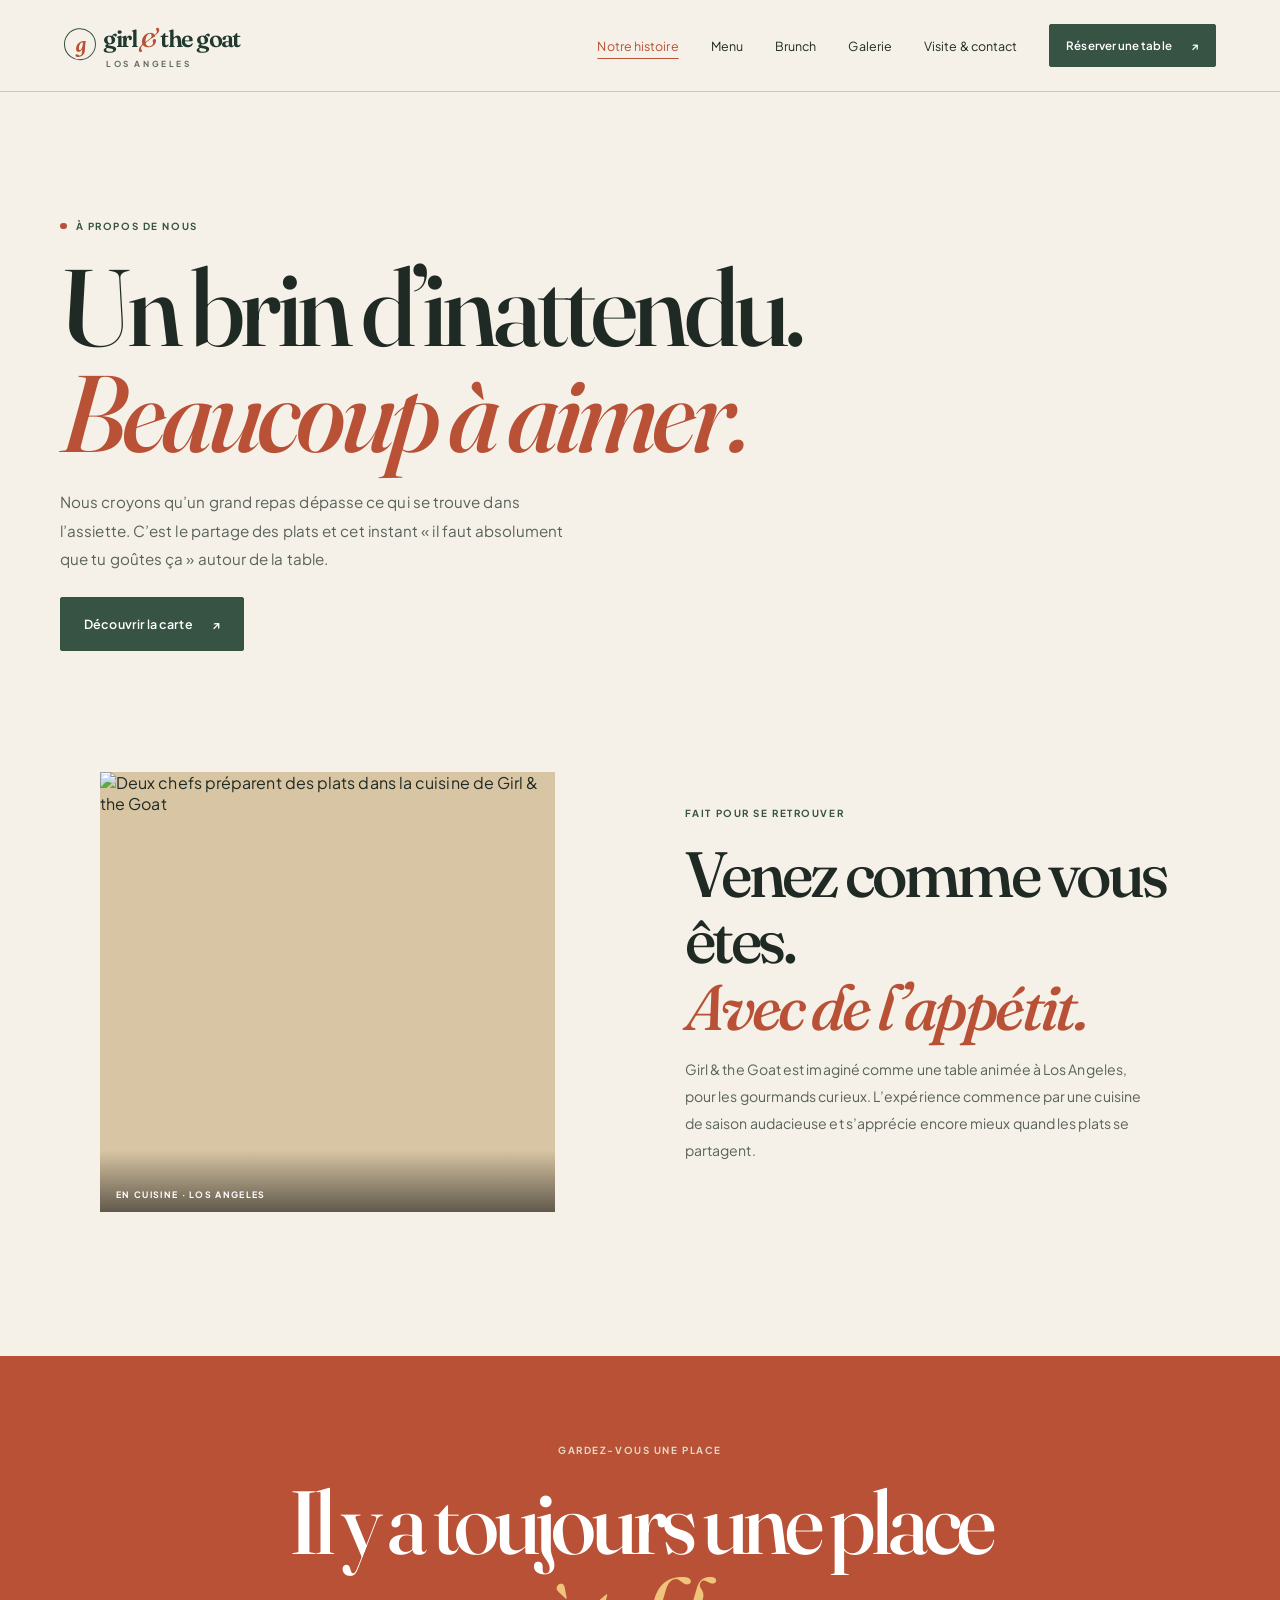
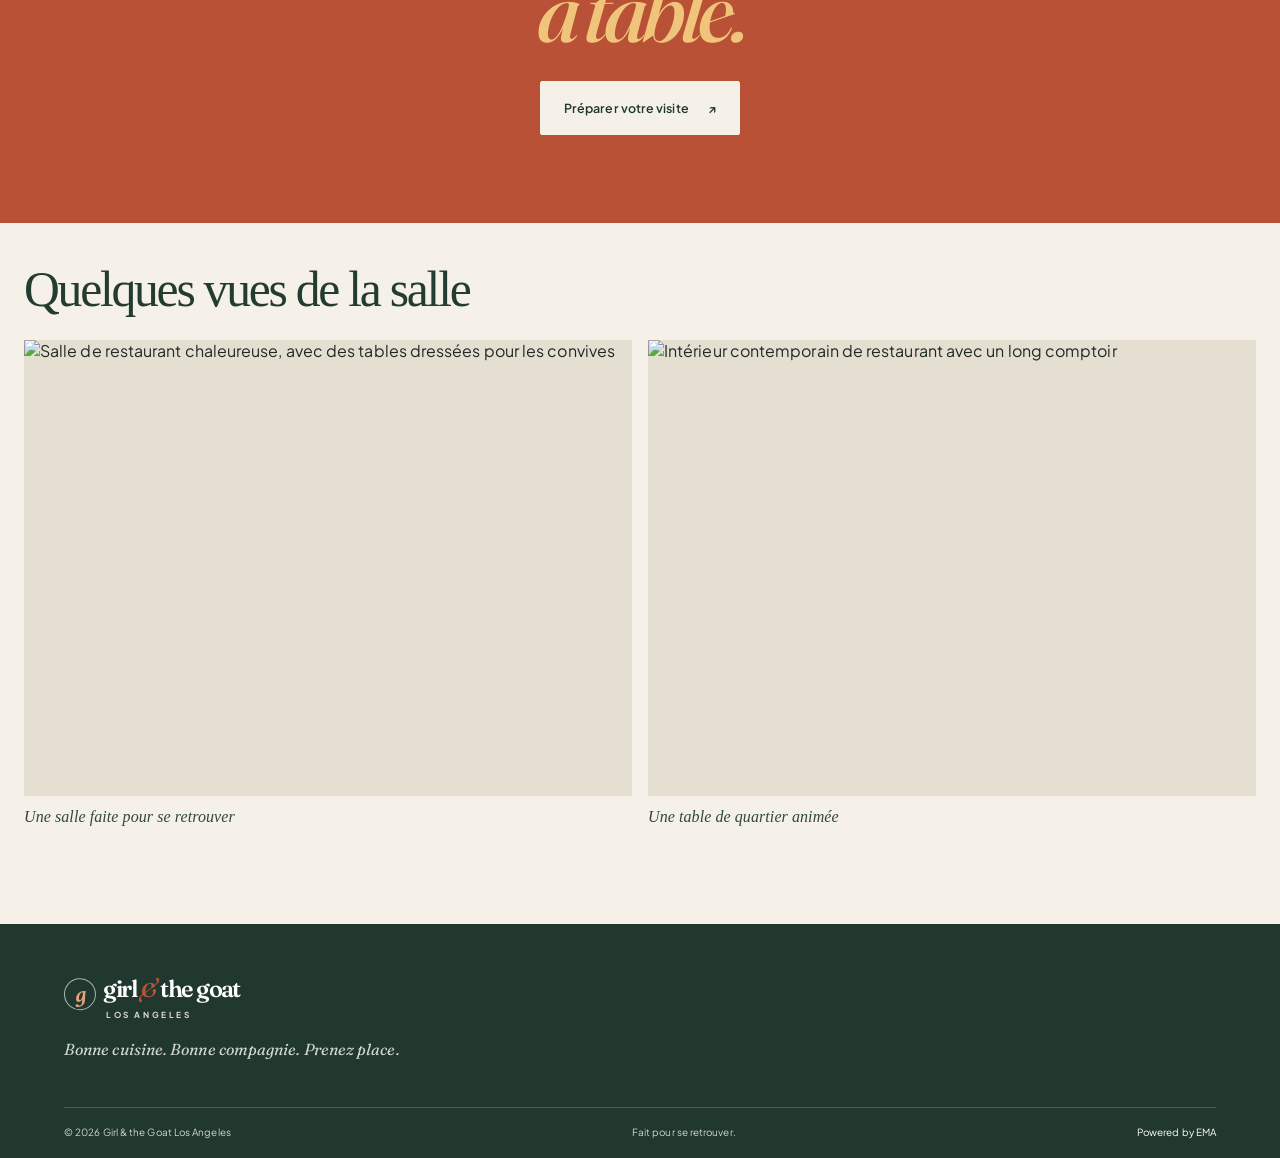
==== commit 780e5952: "Retirer les notes et corriger le visuel 3D" ====
--- a/about.html
+++ b/about.html
@@ -7,7 +7,7 @@
 </head>
 <body class="inner-page">
   <a class="skip-link" href="#main">Aller au contenu</a>
-  <header class="site-header" id="top"><a class="wordmark" href="index.html" aria-label="Accueil Girl & the Goat"><span class="wordmark__main">girl <i>&amp;</i> the goat</span><span class="wordmark__location">LOS ANGELES</span></a><div class="site-header__right"><div class="lang-switcher" role="group" aria-label="Choix de la langue / Language selection"><button type="button" class="lang-pill is-active" data-lang="fr" aria-pressed="true" aria-label="Afficher le site en français"><span aria-hidden="true">🇫🇷</span> FR</button><span class="lang-switcher__divider" aria-hidden="true">|</span><button type="button" class="lang-pill" data-lang="en" aria-pressed="false" aria-label="Switch site to English">EN</button></div><nav class="primary-navigation" id="primary-navigation" aria-label="Navigation principale"><a href="about.html" aria-current="page">Notre histoire</a><a href="menu.html">Menu</a><a href="brunch.html">Brunch</a><a href="gallery.html">Galerie</a><a href="contact.html">Visite & contact</a><a class="button button--small" href="reservations.html">Réserver une table <span aria-hidden="true">↗</span></a></nav><button class="menu-toggle" type="button" aria-expanded="false" aria-controls="primary-navigation"><span class="menu-toggle__label">Menu</span><span class="menu-toggle__icon" aria-hidden="true"><i></i><i></i></span></button></div></header>
+  <header class="site-header" id="top"><a class="wordmark" href="index.html" aria-label="Accueil Girl & the Goat"><span class="wordmark__main">girl <i>&amp;</i> the goat</span><span class="wordmark__location">LOS ANGELES</span></a><div class="site-header__right"><nav class="primary-navigation" id="primary-navigation" aria-label="Navigation principale"><a href="about.html" aria-current="page">Notre histoire</a><a href="menu.html">Menu</a><a href="brunch.html">Brunch</a><a href="gallery.html">Galerie</a><a href="contact.html">Visite & contact</a><a class="button button--small" href="reservations.html">Réserver une table <span aria-hidden="true">↗</span></a></nav><button class="menu-toggle" type="button" aria-expanded="false" aria-controls="primary-navigation"><span class="menu-toggle__label">Menu</span><span class="menu-toggle__icon" aria-hidden="true"><i></i><i></i></span></button></div></header>
   <main id="main">
     <section class="page-hero section-wrap"><p class="eyebrow"><span class="eyebrow__dot"></span> À PROPOS DE NOUS</p><h1>Un brin d’inattendu.<br><em>Beaucoup à aimer.</em></h1><p>Nous croyons qu’un grand repas dépasse ce qui se trouve dans l’assiette. C’est le partage des plats et cet instant « il faut absolument que tu goûtes ça » autour de la table.</p><a class="button" href="menu.html">Découvrir la carte <span aria-hidden="true">↗</span></a></section>
     <section class="story-panel section-wrap"><figure class="story-art story-art--photo"><img src="https://cdn.prod.website-files.com/64542138e0be122910058cd2/6739334b1229ecc8454d47ed_Girl-Goat-Los-Angeles-04-compressed.avif" alt="Deux chefs préparent des plats dans la cuisine de Girl &amp; the Goat" loading="lazy"><figcaption>EN CUISINE · LOS ANGELES</figcaption></figure><div><p class="eyebrow">FAIT POUR SE RETROUVER</p><h2>Venez comme vous êtes.<br><em>Avec de l’appétit.</em></h2><p>Girl & the Goat est imaginé comme une table animée à Los Angeles, pour les gourmands curieux. L’expérience commence par une cuisine de saison audacieuse et s’apprécie encore mieux quand les plats se partagent.</p><p class="draft-note draft-note--dark">Le récit et les informations du restaurant sont provisoires et doivent être approuvés. Les droits de réutilisation et les crédits photo restent à confirmer.</p></div></section>
--- a/styles.css
+++ b/styles.css
@@ -149,6 +149,7 @@
 .site-footer { padding: 3rem clamp(1.5rem, 5vw, 5.75rem) 1.25rem; background: var(--green-deep); color: white; }
 .wordmark--footer { color: white; }.site-footer > p { margin: 1.2rem 0 3rem; color: #d2d7d0; font: italic 1rem var(--serif); }
 .site-footer__bottom { display: flex; justify-content: space-between; gap: 1rem; padding-top: 1.1rem; border-top: 1px solid #ffffff35; color: #d2d7d0; font-size: .62rem; }
+	.site-footer__credit { color: #ffffff; white-space: nowrap; }
 .site-footer__bottom a { color: white; text-decoration: none; }
 
 :focus-visible { outline: 3px solid #d7804c; outline-offset: 4px; }
@@ -308,91 +309,6 @@
 .photo-card figcaption { color:var(--green-deep); }
 
 /* ==========================================================================
-   Bilingual Language Switcher (FR / EN) & Hero Top Bar
-   ========================================================================== */
-.lang-switcher {
-  display: inline-flex;
-  align-items: center;
-  gap: 0.35rem;
-  padding: 0.28rem 0.65rem;
-  border-radius: 999px;
-  background: rgba(49, 72, 59, 0.08);
-  border: 1px solid rgba(49, 72, 59, 0.2);
-  transition: all 0.25s ease;
-  z-index: 10;
-}
-.lang-switcher:hover {
-  background: rgba(49, 72, 59, 0.14);
-  border-color: var(--green);
-}
-.lang-pill {
-  border: none;
-  background: transparent;
-  padding: 0.22rem 0.55rem;
-  border-radius: 999px;
-  color: var(--muted);
-  font-family: var(--sans);
-  font-size: 0.72rem;
-  font-weight: 700;
-  letter-spacing: 0.08em;
-  cursor: pointer;
-  display: inline-flex;
-  align-items: center;
-  gap: 0.3rem;
-  transition: all 0.2s ease;
-  line-height: 1;
-}
-.lang-pill:hover {
-  color: var(--green-deep);
-}
-.lang-pill.is-active {
-  background: var(--green);
-  color: #ffffff;
-  box-shadow: 0 2px 6px rgba(36, 55, 46, 0.25);
-}
-.lang-switcher__divider {
-  color: rgba(49, 72, 59, 0.3);
-  font-size: 0.7rem;
-  user-select: none;
-}
-
-/* Hero Quick Language Chip */
-.hero-lang-chip {
-  display: inline-flex;
-  align-items: center;
-  gap: 0.45rem;
-  padding: 0.35rem 0.85rem;
-  border-radius: 999px;
-  border: 1px solid rgba(191, 108, 66, 0.35);
-  background: rgba(255, 255, 255, 0.75);
-  backdrop-filter: blur(8px);
-  -webkit-backdrop-filter: blur(8px);
-  color: var(--orange);
-  font-family: var(--sans);
-  font-size: 0.68rem;
-  font-weight: 700;
-  letter-spacing: 0.06em;
-  cursor: pointer;
-  transition: all 0.25s cubic-bezier(0.2, 0.8, 0.2, 1);
-  box-shadow: 0 2px 8px rgba(191, 108, 66, 0.08);
-}
-.hero-lang-chip:hover {
-  background: var(--orange);
-  color: #ffffff;
-  transform: translateY(-1px);
-  box-shadow: 0 4px 12px rgba(191, 108, 66, 0.25);
-}
-.hero-lang-chip__globe {
-  font-size: 0.82rem;
-}
-.hero-lang-chip__arrow {
-  transition: transform 0.2s ease;
-}
-.hero-lang-chip:hover .hero-lang-chip__arrow {
-  transform: translate(2px, -2px);
-}
-
-/* ==========================================================================
    Hero 3D Stage Viewport & Canvas
    ========================================================================== */
 .hero-stage__viewport {
